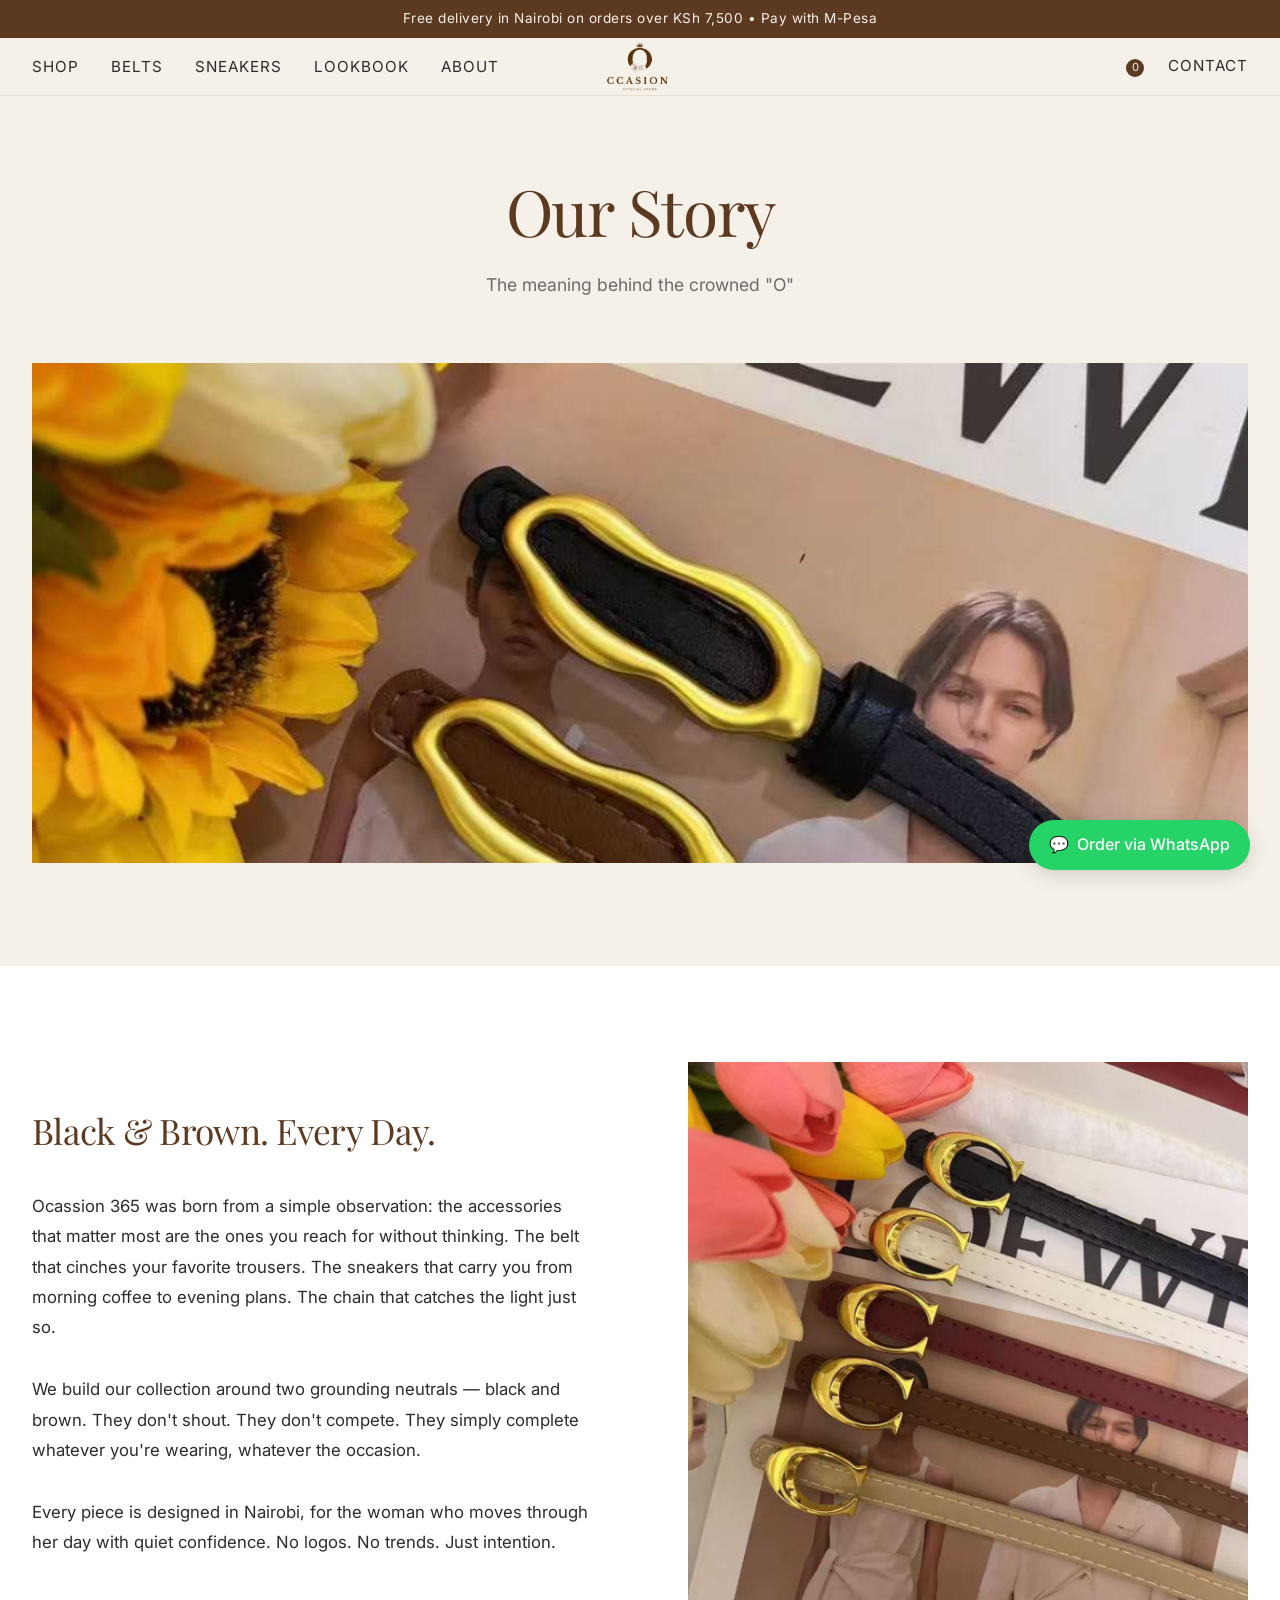
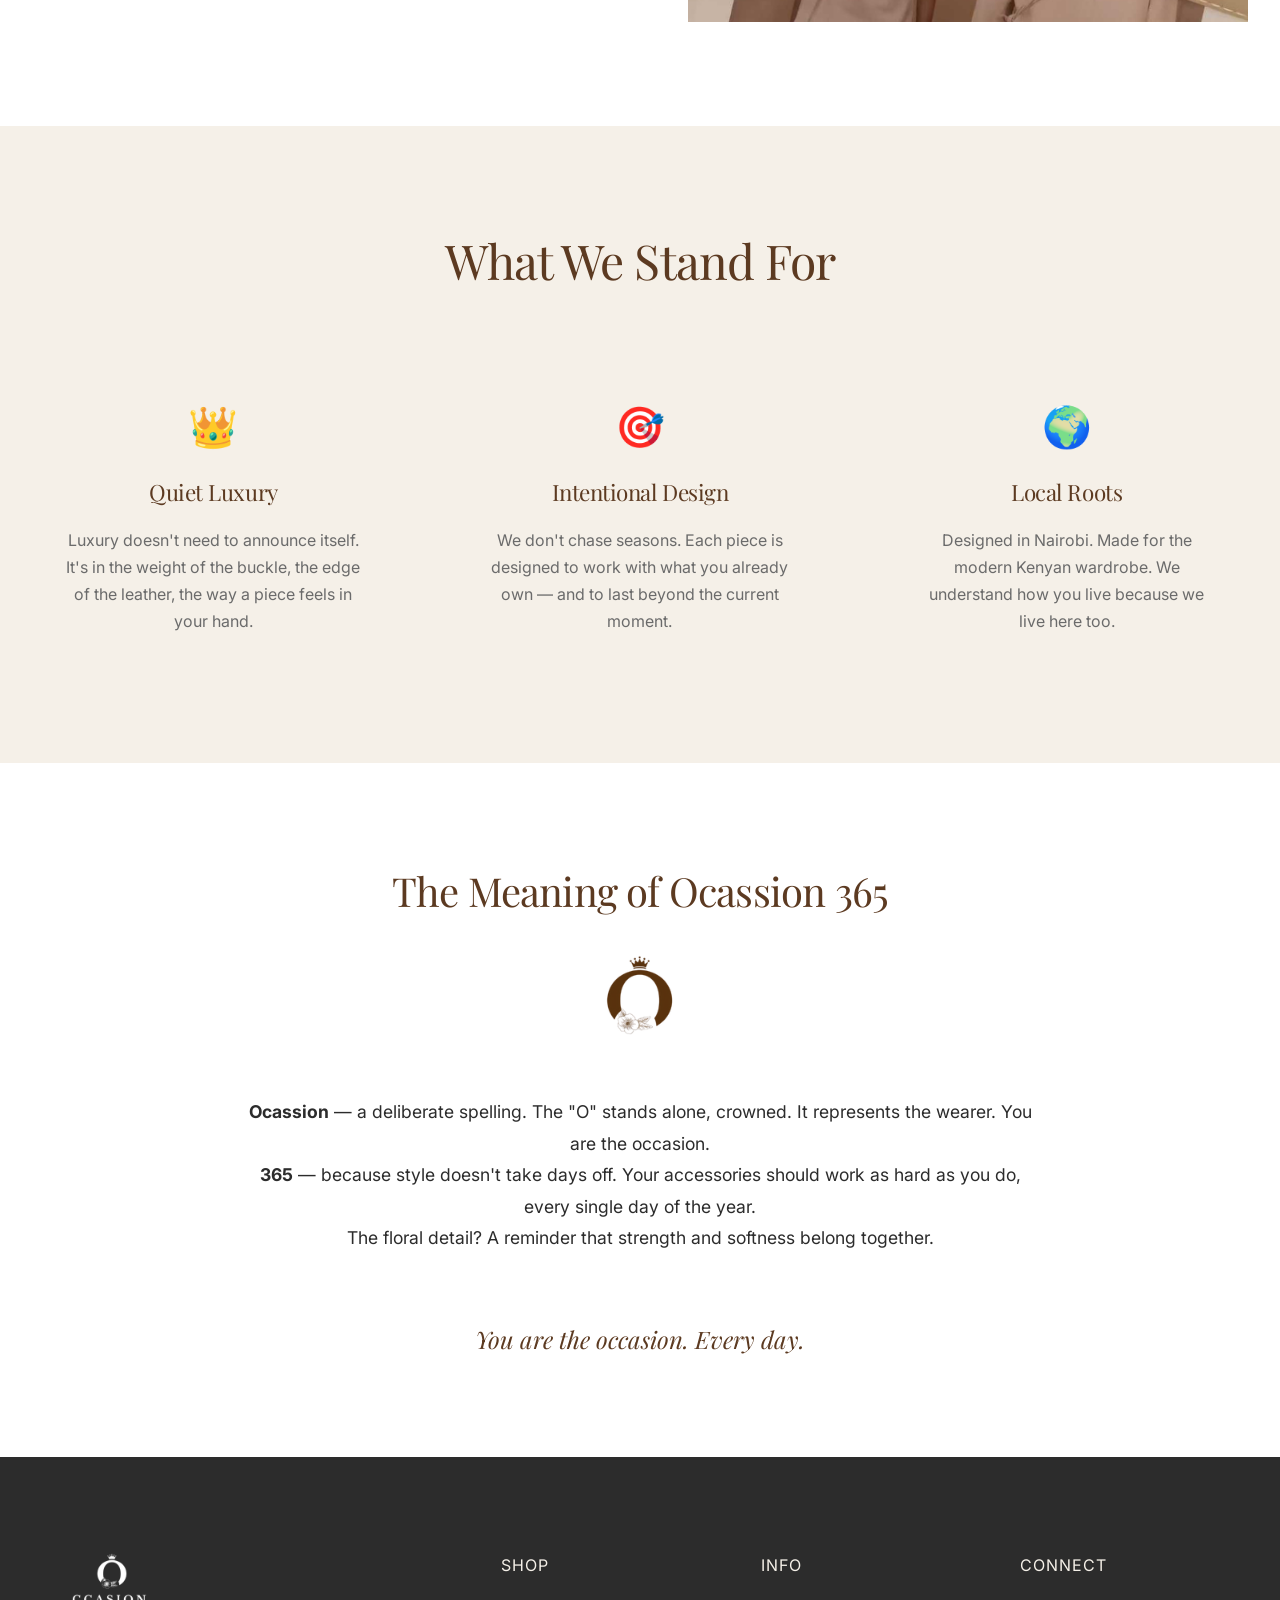
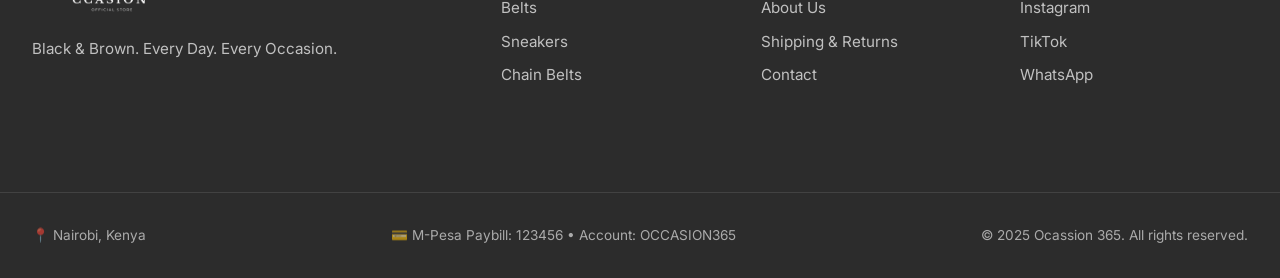
==== about.html @ 7330a033 "Create about.html" ====
<!DOCTYPE html>
<html lang="en">
<head>
    <meta charset="UTF-8">
    <meta name="viewport" content="width=device-width, initial-scale=1.0">
    
    <title>About | Ocassion 365</title>
    <meta name="description" content="The story behind Ocassion 365. Premium accessories for every day.">
    
    <!-- Favicon -->
    <link rel="icon" type="image/x-icon" href="images/logo/favicon.ico">
    
    <!-- Fonts -->
    <link rel="preconnect" href="https://fonts.googleapis.com">
    <link rel="preconnect" href="https://fonts.gstatic.com" crossorigin>
    <link href="https://fonts.googleapis.com/css2?family=Playfair+Display:wght@400;600&family=Inter:wght@300;400;500&display=swap" rel="stylesheet">
    
    <!-- Styles -->
    <link rel="stylesheet" href="css/style.css">
    
    <style>
        .page-header {
            padding: var(--spacing-lg) 0 var(--spacing-md);
            text-align: center;
        }
        
        .page-header h1 {
            font-family: var(--font-serif);
            font-size: clamp(2.5rem, 6vw, 4rem);
            color: var(--brown);
            margin-bottom: var(--spacing-xs);
        }
        
        .page-header p {
            color: var(--text-light);
            font-size: 1.1rem;
            max-width: 600px;
            margin: 0 auto;
        }
        
        /* Hero Image Section */
        .about-hero {
            padding: var(--spacing-md) 0 var(--spacing-xl);
        }
        
        .about-hero-image {
            width: 100%;
            max-height: 500px;
            object-fit: cover;
        }
        
        /* Story Section */
        .story-section {
            padding: var(--spacing-xl) 0;
            background: var(--white);
        }
        
        .story-grid {
            display: grid;
            grid-template-columns: 1fr 1fr;
            gap: var(--spacing-xl);
            align-items: center;
        }
        
        .story-content h2 {
            font-family: var(--font-serif);
            font-size: 2.2rem;
            color: var(--brown);
            margin-bottom: var(--spacing-md);
        }
        
        .story-content p {
            color: var(--text-dark);
            font-size: 1.05rem;
            line-height: 1.8;
            margin-bottom: var(--spacing-md);
        }
        
        .story-image img {
            width: 100%;
            height: 100%;
            object-fit: cover;
            min-height: 400px;
        }
        
        /* Values Section */
        .values-section {
            padding: var(--spacing-xl) 0;
            background: var(--cream);
        }
        
        .values-grid {
            display: grid;
            grid-template-columns: repeat(3, 1fr);
            gap: var(--spacing-lg);
            margin-top: var(--spacing-lg);
        }
        
        .value-card {
            text-align: center;
            padding: var(--spacing-md);
        }
        
        .value-icon {
            font-size: 2.5rem;
            margin-bottom: var(--spacing-sm);
        }
        
        .value-card h3 {
            font-family: var(--font-serif);
            font-size: 1.4rem;
            color: var(--brown);
            margin-bottom: var(--spacing-sm);
        }
        
        .value-card p {
            color: var(--text-light);
            line-height: 1.7;
        }
        
        /* The Name Section */
        .name-section {
            padding: var(--spacing-xl) 0;
            background: var(--white);
        }
        
        .name-content {
            max-width: 800px;
            margin: 0 auto;
            text-align: center;
        }
        
        .name-content h2 {
            font-family: var(--font-serif);
            font-size: 2.5rem;
            color: var(--brown);
            margin-bottom: var(--spacing-md);
        }
        
        .name-content .crowned-o {
            font-size: 4rem;
            margin: var(--spacing-md) 0;
        }
        
        .name-content p {
            font-size: 1.1rem;
            line-height: 1.8;
            color: var(--text-dark);
        }
        
        .name-content .tagline {
            font-family: var(--font-serif);
            font-size: 1.5rem;
            color: var(--brown);
            margin-top: var(--spacing-lg);
            font-style: italic;
        }
        
        /* Responsive */
        @media (max-width: 768px) {
            .story-grid {
                grid-template-columns: 1fr;
                gap: var(--spacing-md);
            }
            
            .values-grid {
                grid-template-columns: 1fr;
            }
            
            .story-content h2 {
                font-size: 1.8rem;
            }
            
            .name-content h2 {
                font-size: 2rem;
            }
        }
    </style>
</head>
<body>
    
    <!-- Announcement Bar -->
    <div class="announcement-bar">
        <p>Free delivery in Nairobi on orders over KSh 7,500 • Pay with M-Pesa</p>
    </div>
    
    <!-- Header -->
    <header class="site-header">
        <div class="header-container">
            
            <button class="mobile-menu-toggle" aria-label="Menu">
                <img src="images/logo/crowned-o-icon.png" alt="Menu" width="32" height="32">
            </button>
            
            <nav class="main-nav">
                <ul>
                    <li><a href="shop.html">Shop</a></li>
                    <li><a href="shop.html#belts">Belts</a></li>
                    <li><a href="shop.html#sneakers">Sneakers</a></li>
                    <li><a href="lookbook.html">Lookbook</a></li>
                    <li><a href="about.html">About</a></li>
                </ul>
            </nav>
            
            <div class="logo-wrapper">
                <a href="index.html" class="logo">
                    <img src="images/logo/ocassion-logo-full.png" alt="Ocassion 365">
                </a>
            </div>
            
            <div class="header-actions">
                <a href="#" class="cart-icon" aria-label="Cart">
                    <span class="cart-count">0</span>
                </a>
                <a href="contact.html" class="contact-link">Contact</a>
            </div>
            
        </div>
    </header>
    
    <!-- Mobile Menu -->
    <div class="mobile-menu">
        <button class="mobile-menu-close" aria-label="Close menu">✕</button>
        <ul>
            <li><a href="shop.html">Shop All</a></li>
            <li><a href="shop.html#belts">Belts</a></li>
            <li><a href="shop.html#sneakers">Sneakers</a></li>
            <li><a href="lookbook.html">Lookbook</a></li>
            <li><a href="about.html">About</a></li>
            <li><a href="contact.html">Contact</a></li>
        </ul>
    </div>
    
    <main>
        
        <!-- Page Header -->
        <section class="page-header">
            <div class="container">
                <h1>Our Story</h1>
                <p>The meaning behind the crowned "O"</p>
            </div>
        </section>
        
        <!-- Hero Image -->
        <section class="about-hero">
            <div class="container">
                <img src="images/lookbook/lookbook-magazine.jpg" alt="Ocassion 365 Editorial" class="about-hero-image">
            </div>
        </section>
        
        <!-- Story Section -->
        <section class="story-section">
            <div class="container">
                <div class="story-grid">
                    <div class="story-content">
                        <h2>Black & Brown. Every Day.</h2>
                        <p>Ocassion 365 was born from a simple observation: the accessories that matter most are the ones you reach for without thinking. The belt that cinches your favorite trousers. The sneakers that carry you from morning coffee to evening plans. The chain that catches the light just so.</p>
                        <p>We build our collection around two grounding neutrals — black and brown. They don't shout. They don't compete. They simply complete whatever you're wearing, whatever the occasion.</p>
                        <p>Every piece is designed in Nairobi, for the woman who moves through her day with quiet confidence. No logos. No trends. Just intention.</p>
                    </div>
                    <div class="story-image">
                        <img src="images/lookbook/lookbook-thin-belts.jpg" alt="Ocassion 365 Thin Belts">
                    </div>
                </div>
            </div>
        </section>
        
        <!-- Values Section -->
        <section class="values-section">
            <div class="container">
                <h2 class="section-title" style="text-align: center;">What We Stand For</h2>
                <div class="values-grid">
                    <div class="value-card">
                        <div class="value-icon">👑</div>
                        <h3>Quiet Luxury</h3>
                        <p>Luxury doesn't need to announce itself. It's in the weight of the buckle, the edge of the leather, the way a piece feels in your hand.</p>
                    </div>
                    <div class="value-card">
                        <div class="value-icon">🎯</div>
                        <h3>Intentional Design</h3>
                        <p>We don't chase seasons. Each piece is designed to work with what you already own — and to last beyond the current moment.</p>
                    </div>
                    <div class="value-card">
                        <div class="value-icon">🌍</div>
                        <h3>Local Roots</h3>
                        <p>Designed in Nairobi. Made for the modern Kenyan wardrobe. We understand how you live because we live here too.</p>
                    </div>
                </div>
            </div>
        </section>
        
        <!-- The Name Section -->
        <section class="name-section">
            <div class="container">
                <div class="name-content">
                    <h2>The Meaning of Ocassion 365</h2>
                    <div class="crowned-o">
                        <img src="images/logo/crowned-o-icon.png" alt="Crowned O" style="height: 80px;">
                    </div>
                    <p><strong>Ocassion</strong> — a deliberate spelling. The "O" stands alone, crowned. It represents the wearer. You are the occasion.</p>
                    <p><strong>365</strong> — because style doesn't take days off. Your accessories should work as hard as you do, every single day of the year.</p>
                    <p>The floral detail? A reminder that strength and softness belong together.</p>
                    <p class="tagline">You are the occasion. Every day.</p>
                </div>
            </div>
        </section>
        
    </main>
    
    <!-- Footer -->
    <footer class="site-footer">
        <div class="container footer-container">
            
            <div class="footer-logo">
                <img src="images/logo/ocassion-logo-full.png" alt="Ocassion 365">
                <p class="footer-tagline">Black & Brown. Every Day. Every Occasion.</p>
            </div>
            
            <div class="footer-links">
                <div class="footer-column">
                    <h4>Shop</h4>
                    <ul>
                        <li><a href="shop.html#belts">Belts</a></li>
                        <li><a href="shop.html#sneakers">Sneakers</a></li>
                        <li><a href="shop.html#chain">Chain Belts</a></li>
                    </ul>
                </div>
                <div class="footer-column">
                    <h4>Info</h4>
                    <ul>
                        <li><a href="about.html">About Us</a></li>
                        <li><a href="shipping.html">Shipping & Returns</a></li>
                        <li><a href="contact.html">Contact</a></li>
                    </ul>
                </div>
                <div class="footer-column">
                    <h4>Connect</h4>
                    <ul>
                        <li><a href="#">Instagram</a></li>
                        <li><a href="#">TikTok</a></li>
                        <li><a href="#">WhatsApp</a></li>
                    </ul>
                </div>
            </div>
            
        </div>
        
        <div class="footer-bottom">
            <div class="container footer-bottom-content">
                <p>📍 Nairobi, Kenya</p>
                <p>💳 M-Pesa Paybill: 123456 • Account: OCCASION365</p>
                <p>© 2025 Ocassion 365. All rights reserved.</p>
            </div>
        </div>
    </footer>
    
    <!-- WhatsApp Float -->
    <a href="https://wa.me/254XXXXXXXXX" class="whatsapp-float" target="_blank" rel="noopener">
        <span>💬</span>
        <span>Order via WhatsApp</span>
    </a>
    
    <!-- JavaScript -->
    <script src="js/main.js"></script>
</body>
</html>
---- css/style.css ----
/* ============================================
   OCCASION 365 - MAIN STYLESHEET
   Palette: #F5F0E8 (Cream), #5C3A21 (Brown), #2C2C2C (Text)
   ============================================ */

/* ----- CSS Reset & Variables ----- */
:root {
    --cream: #F5F0E8;
    --brown: #5C3A21;
    --brown-light: #8B6914;
    --text-dark: #2C2C2C;
    --text-light: #6B6B6B;
    --accent-floral: #D4C5B0;
    --white: #FFFFFF;
    
    --font-serif: 'Playfair Display', Georgia, serif;
    --font-sans: 'Inter', -apple-system, BlinkMacSystemFont, sans-serif;
    
    --spacing-xs: 0.5rem;
    --spacing-sm: 1rem;
    --spacing-md: 2rem;
    --spacing-lg: 4rem;
    --spacing-xl: 6rem;
    
    --container-max: 1280px;
    --border-radius: 4px;
    --transition: all 0.3s ease;
}

* {
    margin: 0;
    padding: 0;
    box-sizing: border-box;
}

body {
    font-family: var(--font-sans);
    color: var(--text-dark);
    background-color: var(--cream);
    line-height: 1.6;
    -webkit-font-smoothing: antialiased;
}

/* ----- Typography ----- */
h1, h2, h3, h4, .hero-title, .section-title {
    font-family: var(--font-serif);
    font-weight: 400;
    letter-spacing: -0.02em;
}

h2, .section-title {
    font-size: clamp(2rem, 5vw, 3rem);
    margin-bottom: var(--spacing-md);
    color: var(--brown);
}

a {
    text-decoration: none;
    color: inherit;
    transition: var(--transition);
}

/* ----- Container ----- */
.container {
    max-width: var(--container-max);
    margin: 0 auto;
    padding: 0 var(--spacing-md);
}

/* ----- Announcement Bar ----- */
.announcement-bar {
    background: var(--brown);
    color: var(--cream);
    text-align: center;
    padding: var(--spacing-xs) 0;
    font-size: 0.85rem;
    letter-spacing: 0.5px;
}

/* ----- Header ----- */
.site-header {
    padding: var(--spacing-sm) 0;
    border-bottom: 1px solid rgba(92, 58, 33, 0.1);
    position: sticky;
    top: 0;
    background: var(--cream);
    z-index: 100;
}

.header-container {
    max-width: var(--container-max);
    margin: 0 auto;
    padding: 0 var(--spacing-md);
    display: flex;
    align-items: center;
    justify-content: space-between;
}

.main-nav ul {
    display: flex;
    gap: var(--spacing-md);
    list-style: none;
}

.main-nav a {
    font-size: 0.95rem;
    text-transform: uppercase;
    letter-spacing: 1px;
    color: var(--text-dark);
}

.main-nav a:hover {
    color: var(--brown);
}

.logo-wrapper {
    position: absolute;
    left: 50%;
    transform: translateX(-50%);
}

.logo img {
    height: 50px;
    width: auto;
    display: block;
}

.header-actions {
    display: flex;
    align-items: center;
    gap: var(--spacing-md);
}

.cart-icon {
    position: relative;
    display: flex;
    align-items: center;
}

.cart-count {
    position: absolute;
    top: -8px;
    right: -8px;
    background: var(--brown);
    color: var(--cream);
    font-size: 0.7rem;
    width: 18px;
    height: 18px;
    border-radius: 50%;
    display: flex;
    align-items: center;
    justify-content: center;
}

.contact-link {
    font-size: 0.95rem;
    text-transform: uppercase;
    letter-spacing: 1px;
}

.mobile-menu-toggle {
    display: none;
    background: none;
    border: none;
    cursor: pointer;
}

.mobile-menu-toggle img {
    width: 32px;
    height: 32px;
}

/* ----- Mobile Menu ----- */
.mobile-menu {
    display: none;
    position: fixed;
    top: 0;
    left: 0;
    width: 100%;
    height: 100vh;
    background: var(--cream);
    z-index: 200;
    padding: var(--spacing-xl) var(--spacing-md);
}

.mobile-menu.active {
    display: block;
}

.mobile-menu-close {
    position: absolute;
    top: var(--spacing-md);
    right: var(--spacing-md);
    background: none;
    border: none;
    font-size: 1.5rem;
    cursor: pointer;
    color: var(--brown);
}

.mobile-menu ul {
    list-style: none;
    margin-top: var(--spacing-xl);
}

.mobile-menu li {
    margin-bottom: var(--spacing-md);
}

.mobile-menu a {
    font-family: var(--font-serif);
    font-size: 2rem;
    color: var(--brown);
}

/* ----- Buttons ----- */
.btn {
    display: inline-block;
    padding: 14px 32px;
    font-family: var(--font-sans);
    font-size: 0.9rem;
    text-transform: uppercase;
    letter-spacing: 2px;
    border: 1px solid transparent;
    cursor: pointer;
    transition: var(--transition);
}

.btn-primary {
    background: var(--brown);
    color: var(--cream);
    border-color: var(--brown);
}

.btn-primary:hover {
    background: transparent;
    color: var(--brown);
}

.btn-secondary {
    background: transparent;
    color: var(--brown);
    border-color: var(--brown);
}

.btn-secondary:hover {
    background: var(--brown);
    color: var(--cream);
}

/* ----- Hero Section ----- */
.hero {
    position: relative;
    height: 85vh;
    min-height: 600px;
    overflow: hidden;
    background-color: var(--cream);
}

.hero-slider {
    position: relative;
    width: 100%;
    height: 100%;
}

.hero-slide {
    position: absolute;
    top: 0;
    left: 0;
    width: 100%;
    height: 100%;
    opacity: 0;
    transition: opacity 0.8s ease;
}

.hero-slide.active {
    opacity: 1;
}

.hero-slide img {
    width: 100%;
    height: 100%;
    object-fit: cover;
}

.hero-content {
    position: absolute;
    max-width: 500px;
    color: var(--text-dark);
}

.hero-slide[data-slide="1"] .hero-content {
    bottom: 15%;
    left: 8%;
    text-align: left;
}

.hero-slide[data-slide="2"] .hero-content {
    top: 50%;
    left: 8%;
    transform: translateY(-50%);
    text-align: left;
}

.hero-title {
    font-family: var(--font-serif);
    font-size: clamp(2.5rem, 8vw, 5rem);
    line-height: 1.1;
    color: var(--brown);
    margin-bottom: var(--spacing-sm);
    text-shadow: 0 2px 10px rgba(245, 240, 232, 0.5);
}

.hero-subtitle {
    font-size: 1.25rem;
    margin-bottom: var(--spacing-md);
    opacity: 0.9;
    font-family: var(--font-sans);
}

.hero-dots {
    position: absolute;
    bottom: 30px;
    left: 50%;
    transform: translateX(-50%);
    display: flex;
    gap: 12px;
    z-index: 10;
}

.hero-dots .dot {
    width: 8px;
    height: 8px;
    border-radius: 50%;
    background: rgba(92, 58, 33, 0.3);
    cursor: pointer;
    transition: all 0.3s ease;
}

.hero-dots .dot.active {
    width: 24px;
    border-radius: 4px;
    background: var(--brown);
}

/* ----- Category Grid ----- */
.featured-categories {
    padding: var(--spacing-xl) 0;
}

.category-grid {
    display: grid;
    grid-template-columns: repeat(4, 1fr);
    gap: var(--spacing-md);
    margin: var(--spacing-lg) 0;
}

.category-card {
    text-align: center;
}

.category-image-wrapper {
    aspect-ratio: 4 / 5;
    overflow: hidden;
    margin-bottom: var(--spacing-sm);
}

.category-card img {
    width: 100%;
    height: 100%;
    object-fit: cover;
    transition: transform 0.5s ease;
}

.category-card:hover img {
    transform: scale(1.03);
}

.category-card h3 {
    font-size: 1.25rem;
    margin-bottom: var(--spacing-xs);
}

.category-link {
    font-size: 0.85rem;
    text-transform: uppercase;
    letter-spacing: 1px;
    color: var(--brown);
    border-bottom: 1px solid transparent;
}

.category-card:hover .category-link {
    border-bottom-color: var(--brown);
}

/* ----- Chain Collection (Horizontal Scroll) ----- */
.chain-collection {
    padding: var(--spacing-xl) 0;
    background: var(--white);
}

.chain-header {
    display: flex;
    align-items: baseline;
    justify-content: space-between;
    margin-bottom: var(--spacing-md);
}

.horizontal-scroll {
    display: flex;
    gap: var(--spacing-md);
    overflow-x: auto;
    scroll-snap-type: x mandatory;
    scroll-behavior: smooth;
    padding: var(--spacing-sm) 0 var(--spacing-md);
    cursor: grab;
    -webkit-overflow-scrolling: touch;
}

.horizontal-scroll::-webkit-scrollbar {
    height: 4px;
}

.horizontal-scroll::-webkit-scrollbar-track {
    background: var(--accent-floral);
    border-radius: 4px;
}

.horizontal-scroll::-webkit-scrollbar-thumb {
    background: var(--brown);
    border-radius: 4px;
}

.scroll-item {
    flex: 0 0 360px;
    scroll-snap-align: start;
    position: relative;
}

.scroll-item img {
    width: 100%;
    aspect-ratio: 3 / 2;
    object-fit: cover;
}

.scroll-caption {
    margin-top: var(--spacing-xs);
    font-family: var(--font-serif);
    color: var(--brown);
    font-size: 1rem;
}

.scroll-caption small {
    font-family: var(--font-sans);
    color: var(--text-light);
    font-size: 0.85rem;
    margin-left: 8px;
}

.scroll-nav {
    display: flex;
    gap: var(--spacing-xs);
}

.scroll-btn {
    width: 40px;
    height: 40px;
    border: 1px solid var(--brown);
    background: transparent;
    color: var(--brown);
    cursor: pointer;
    display: flex;
    align-items: center;
    justify-content: center;
    transition: var(--transition);
    font-size: 1.2rem;
}

.scroll-btn:hover {
    background: var(--brown);
    color: var(--cream);
}

/* ----- The Occasion Edit ----- */
.occasion-edit {
    padding: var(--spacing-xl) 0;
    background: var(--cream);
}

.edit-header {
    display: flex;
    align-items: baseline;
    justify-content: space-between;
    margin-bottom: var(--spacing-md);
}

.view-all {
    font-size: 0.9rem;
    text-transform: uppercase;
    letter-spacing: 1px;
    color: var(--brown);
}

.edit-grid {
    display: grid;
    grid-template-columns: 1.5fr 1fr;
    gap: var(--spacing-md);
}

.edit-item.large {
    grid-row: span 2;
}

.edit-item img {
    width: 100%;
    height: 100%;
    object-fit: cover;
}

.edit-caption {
    margin-top: var(--spacing-xs);
    font-size: 0.95rem;
    color: var(--text-light);
}

/* ----- Newsletter ----- */
.newsletter {
    padding: var(--spacing-xl) 0;
}

.newsletter-wrapper {
    background: var(--brown);
    padding: var(--spacing-lg);
    text-align: center;
    color: var(--cream);
}

.newsletter-wrapper h2 {
    color: var(--cream);
    margin-bottom: var(--spacing-xs);
}

.newsletter-form {
    display: flex;
    max-width: 500px;
    margin: var(--spacing-md) auto 0;
    gap: var(--spacing-xs);
}

.newsletter-form input {
    flex: 1;
    padding: 14px 16px;
    border: none;
    background: rgba(255, 255, 255, 0.9);
    font-family: var(--font-sans);
}

.newsletter-form .btn-secondary {
    color: var(--cream);
    border-color: var(--cream);
}

.newsletter-form .btn-secondary:hover {
    background: var(--cream);
    color: var(--brown);
}

/* ----- Footer ----- */
.site-footer {
    background: var(--text-dark);
    color: var(--cream);
    padding: var(--spacing-xl) 0 0;
}

.footer-container {
    display: grid;
    grid-template-columns: 1fr 2fr;
    gap: var(--spacing-xl);
    margin-bottom: var(--spacing-xl);
}

.footer-logo img {
    height: 60px;
    width: auto;
    filter: brightness(0) invert(1);
    margin-bottom: var(--spacing-sm);
}

.footer-tagline {
    color: rgba(255, 255, 255, 0.7);
    font-size: 0.95rem;
}

.footer-links {
    display: grid;
    grid-template-columns: repeat(3, 1fr);
    gap: var(--spacing-md);
}

.footer-column h4 {
    color: var(--cream);
    font-family: var(--font-sans);
    font-size: 1rem;
    text-transform: uppercase;
    letter-spacing: 1px;
    margin-bottom: var(--spacing-sm);
}

.footer-column ul {
    list-style: none;
}

.footer-column li {
    margin-bottom: var(--spacing-xs);
}

.footer-column a {
    color: rgba(255, 255, 255, 0.7);
    font-size: 0.95rem;
}

.footer-column a:hover {
    color: var(--cream);
}

.footer-bottom {
    border-top: 1px solid rgba(255, 255, 255, 0.1);
    padding: var(--spacing-md) 0;
}

.footer-bottom-content {
    display: flex;
    flex-wrap: wrap;
    justify-content: space-between;
    color: rgba(255, 255, 255, 0.6);
    font-size: 0.85rem;
}

/* ----- WhatsApp Float ----- */
.whatsapp-float {
    position: fixed;
    bottom: 30px;
    right: 30px;
    background: #25D366;
    color: white;
    padding: 12px 20px;
    border-radius: 50px;
    display: flex;
    align-items: center;
    gap: 8px;
    box-shadow: 0 4px 20px rgba(0, 0, 0, 0.15);
    z-index: 99;
    font-weight: 500;
}

/* ----- Responsive ----- */
@media (max-width: 1024px) {
    .category-grid {
        grid-template-columns: repeat(2, 1fr);
    }
    
    .footer-container {
        grid-template-columns: 1fr;
        gap: var(--spacing-md);
    }
}

@media (max-width: 768px) {
    .main-nav {
        display: none;
    }
    
    .mobile-menu-toggle {
        display: block;
    }
    
    .logo-wrapper {
        position: static;
        transform: none;
    }
    
    .hero-content {
        max-width: 90%;
    }
    
    .hero-slide[data-slide="2"] .hero-content {
        top: auto;
        bottom: 15%;
        left: 5%;
        transform: none;
        background: rgba(245, 240, 232, 0.7);
        padding: var(--spacing-sm);
        border-radius: var(--border-radius);
        backdrop-filter: blur(4px);
    }
    
    .hero-title {
        font-size: 2.5rem;
        text-shadow: none;
    }
    
    .hero-subtitle {
        font-size: 1rem;
    }
    
    .edit-grid {
        grid-template-columns: 1fr;
    }
    
    .footer-links {
        grid-template-columns: 1fr;
        text-align: center;
    }
    
    .footer-bottom-content {
        flex-direction: column;
        text-align: center;
        gap: var(--spacing-xs);
    }
    
    .whatsapp-float span:last-child {
        display: none;
    }
    
    .whatsapp-float {
        padding: 15px;
        border-radius: 50%;
    }
}

@media (max-width: 480px) {
    .category-grid {
        grid-template-columns: 1fr;
    }
    
    .newsletter-form {
        flex-direction: column;
    }
    
    .scroll-item {
        flex: 0 0 280px;
    }
}
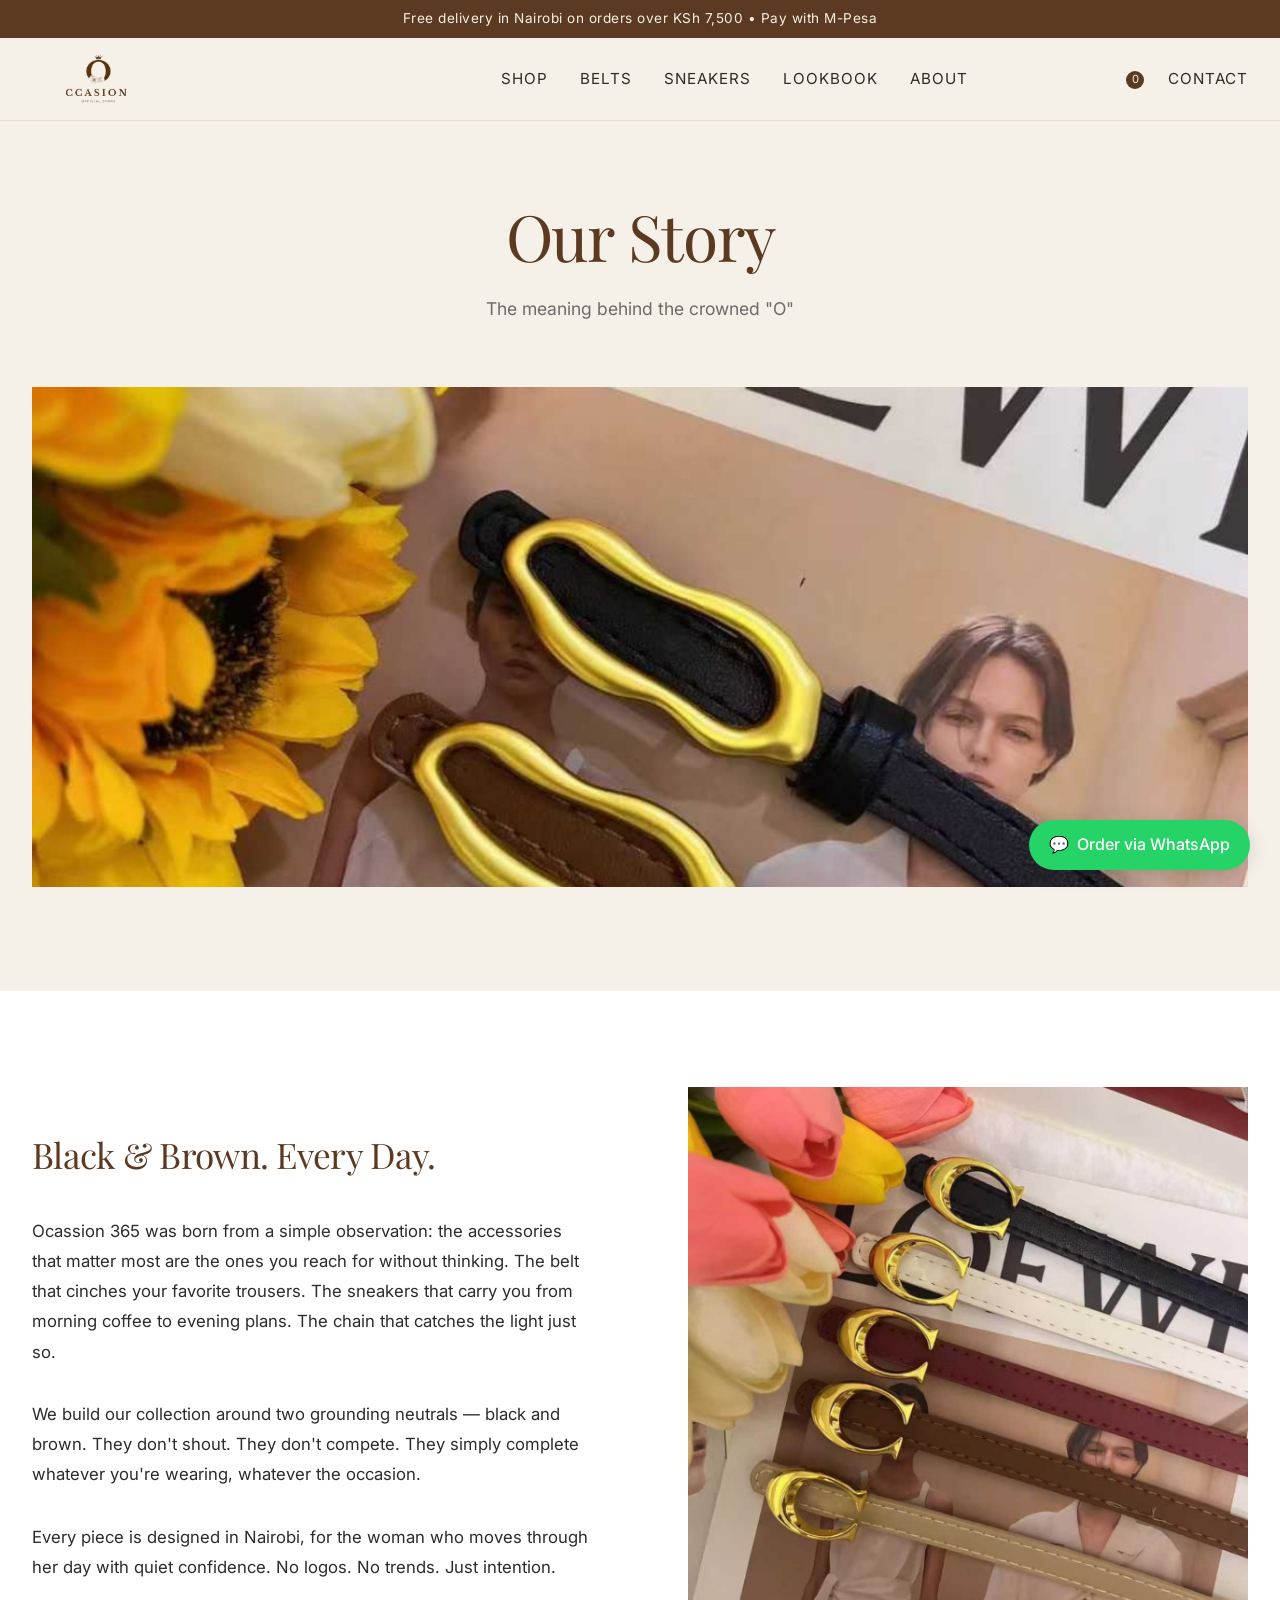
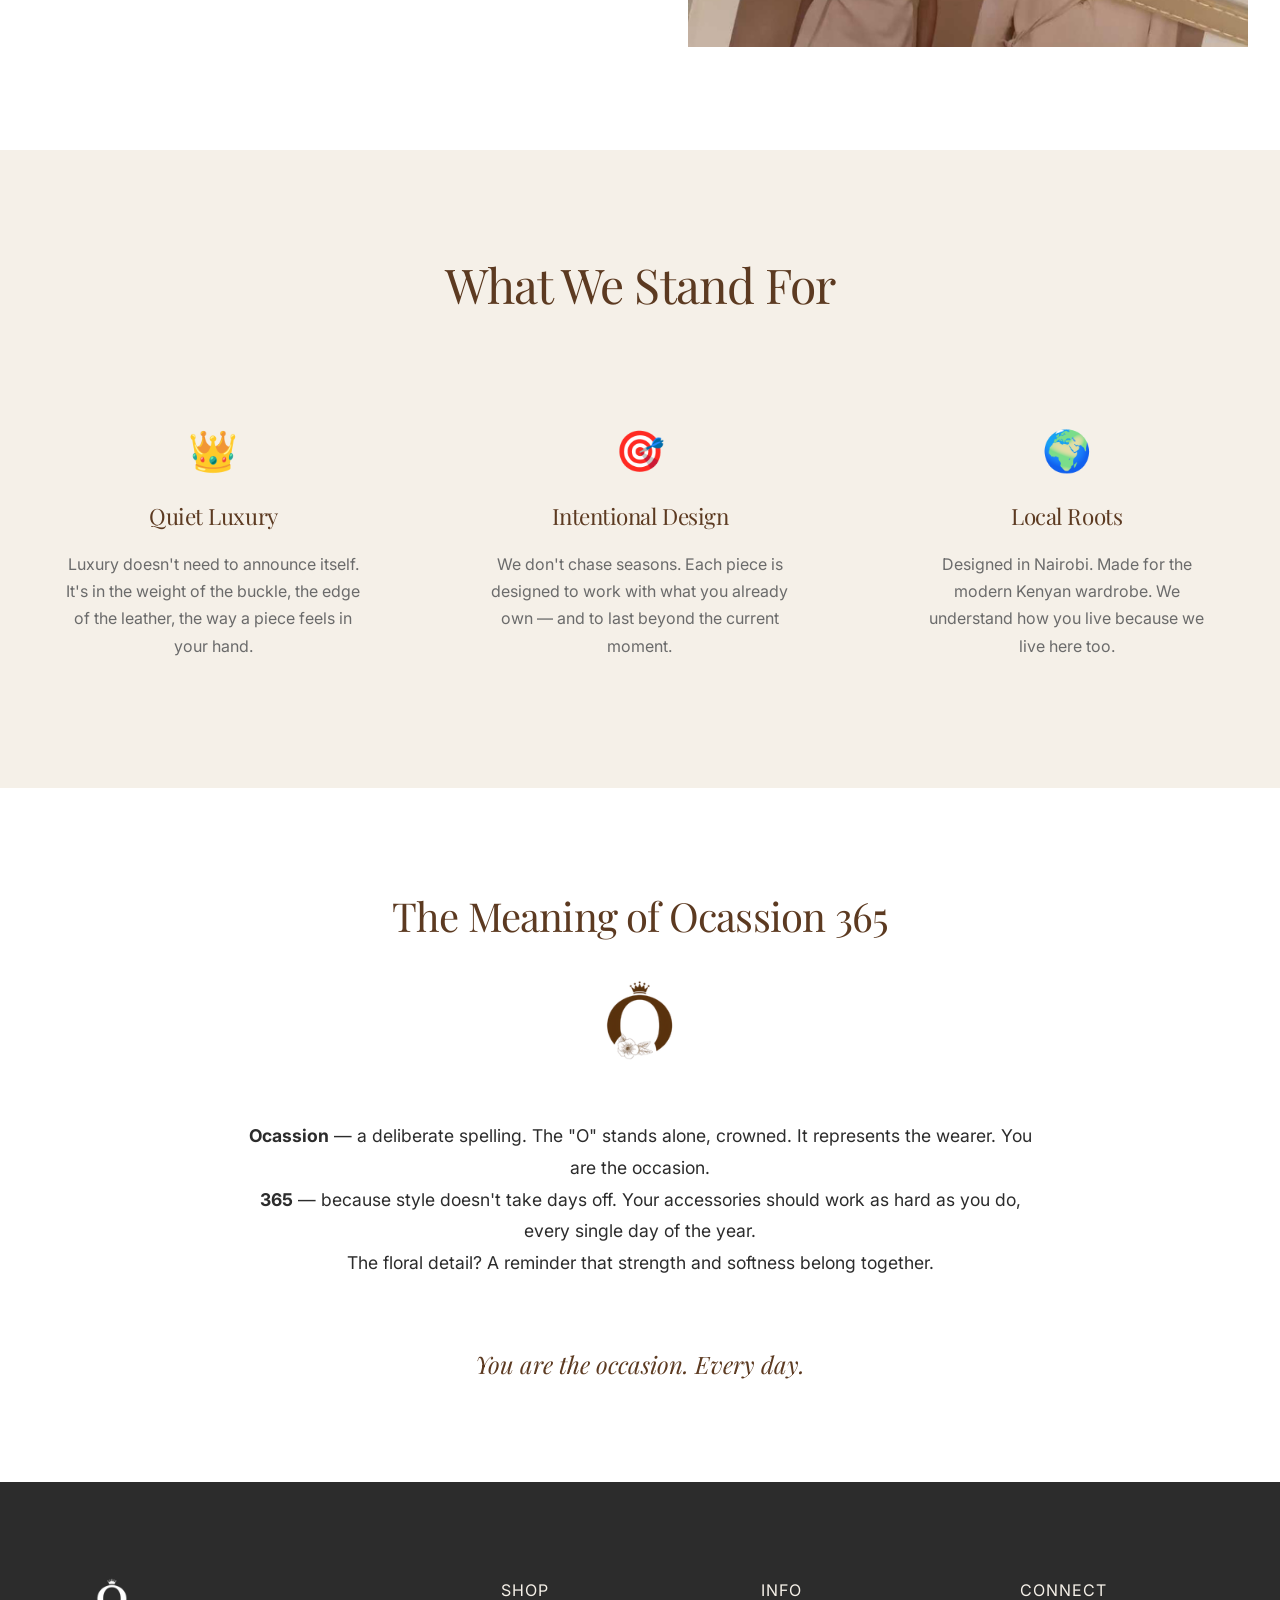
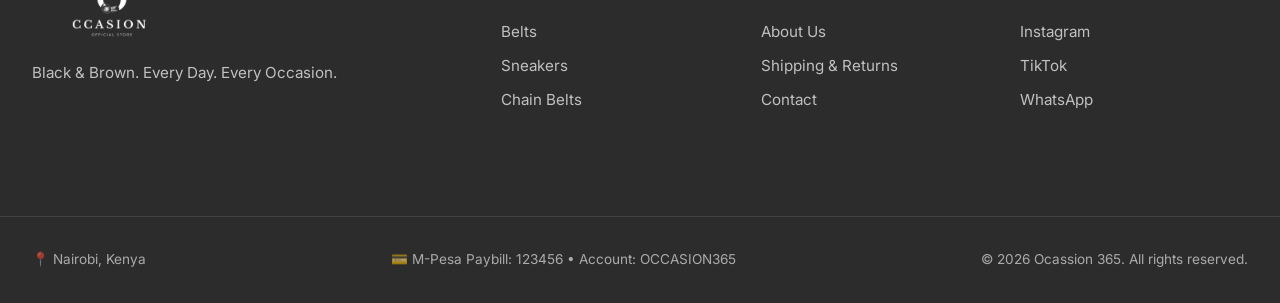
==== commit 1a8c786b: "Update about.html" ====
--- a/about.html
+++ b/about.html
@@ -7,15 +7,12 @@
     <title>About | Ocassion 365</title>
     <meta name="description" content="The story behind Ocassion 365. Premium accessories for every day.">
     
-    <!-- Favicon -->
     <link rel="icon" type="image/x-icon" href="images/logo/favicon.ico">
     
-    <!-- Fonts -->
     <link rel="preconnect" href="https://fonts.googleapis.com">
     <link rel="preconnect" href="https://fonts.gstatic.com" crossorigin>
     <link href="https://fonts.googleapis.com/css2?family=Playfair+Display:wght@400;600&family=Inter:wght@300;400;500&display=swap" rel="stylesheet">
     
-    <!-- Styles -->
     <link rel="stylesheet" href="css/style.css">
     
     <style>
@@ -38,7 +35,6 @@
             margin: 0 auto;
         }
         
-        /* Hero Image Section */
         .about-hero {
             padding: var(--spacing-md) 0 var(--spacing-xl);
         }
@@ -49,7 +45,6 @@
             object-fit: cover;
         }
         
-        /* Story Section */
         .story-section {
             padding: var(--spacing-xl) 0;
             background: var(--white);
@@ -83,7 +78,6 @@
             min-height: 400px;
         }
         
-        /* Values Section */
         .values-section {
             padding: var(--spacing-xl) 0;
             background: var(--cream);
@@ -118,7 +112,6 @@
             line-height: 1.7;
         }
         
-        /* The Name Section */
         .name-section {
             padding: var(--spacing-xl) 0;
             background: var(--white);
@@ -156,7 +149,6 @@
             font-style: italic;
         }
         
-        /* Responsive */
         @media (max-width: 768px) {
             .story-grid {
                 grid-template-columns: 1fr;
@@ -179,18 +171,22 @@
 </head>
 <body>
     
-    <!-- Announcement Bar -->
     <div class="announcement-bar">
         <p>Free delivery in Nairobi on orders over KSh 7,500 • Pay with M-Pesa</p>
     </div>
     
-    <!-- Header -->
     <header class="site-header">
         <div class="header-container">
             
             <button class="mobile-menu-toggle" aria-label="Menu">
                 <img src="images/logo/crowned-o-icon.png" alt="Menu" width="32" height="32">
             </button>
+            
+            <div class="logo-wrapper">
+                <a href="index.html" class="logo">
+                    <img src="images/logo/ocassion-logo-full.png" alt="Ocassion 365">
+                </a>
+            </div>
             
             <nav class="main-nav">
                 <ul>
@@ -202,12 +198,6 @@
                 </ul>
             </nav>
             
-            <div class="logo-wrapper">
-                <a href="index.html" class="logo">
-                    <img src="images/logo/ocassion-logo-full.png" alt="Ocassion 365">
-                </a>
-            </div>
-            
             <div class="header-actions">
                 <a href="#" class="cart-icon" aria-label="Cart">
                     <span class="cart-count">0</span>
@@ -218,7 +208,6 @@
         </div>
     </header>
     
-    <!-- Mobile Menu -->
     <div class="mobile-menu">
         <button class="mobile-menu-close" aria-label="Close menu">✕</button>
         <ul>
@@ -233,7 +222,6 @@
     
     <main>
         
-        <!-- Page Header -->
         <section class="page-header">
             <div class="container">
                 <h1>Our Story</h1>
@@ -241,14 +229,12 @@
             </div>
         </section>
         
-        <!-- Hero Image -->
         <section class="about-hero">
             <div class="container">
                 <img src="images/lookbook/lookbook-magazine.jpg" alt="Ocassion 365 Editorial" class="about-hero-image">
             </div>
         </section>
         
-        <!-- Story Section -->
         <section class="story-section">
             <div class="container">
                 <div class="story-grid">
@@ -265,7 +251,6 @@
             </div>
         </section>
         
-        <!-- Values Section -->
         <section class="values-section">
             <div class="container">
                 <h2 class="section-title" style="text-align: center;">What We Stand For</h2>
@@ -289,7 +274,6 @@
             </div>
         </section>
         
-        <!-- The Name Section -->
         <section class="name-section">
             <div class="container">
                 <div class="name-content">
@@ -307,7 +291,6 @@
         
     </main>
     
-    <!-- Footer -->
     <footer class="site-footer">
         <div class="container footer-container">
             
@@ -349,18 +332,16 @@
             <div class="container footer-bottom-content">
                 <p>📍 Nairobi, Kenya</p>
                 <p>💳 M-Pesa Paybill: 123456 • Account: OCCASION365</p>
-                <p>© 2025 Ocassion 365. All rights reserved.</p>
+                <p>© 2026 Ocassion 365. All rights reserved.</p>
             </div>
         </div>
     </footer>
     
-    <!-- WhatsApp Float -->
     <a href="https://wa.me/254XXXXXXXXX" class="whatsapp-float" target="_blank" rel="noopener">
         <span>💬</span>
         <span>Order via WhatsApp</span>
     </a>
     
-    <!-- JavaScript -->
     <script src="js/main.js"></script>
 </body>
 </html>
--- a/css/style.css
+++ b/css/style.css
@@ -96,6 +96,24 @@
     justify-content: space-between;
 }
 
+/* Logo on the left */
+.logo-wrapper {
+    position: static;
+    transform: none;
+    margin-right: auto;
+}
+
+.logo img {
+    height: 50px;
+    width: auto;
+    display: block;
+}
+
+/* Navigation in the center */
+.main-nav {
+    margin: 0 auto;
+}
+
 .main-nav ul {
     display: flex;
     gap: var(--spacing-md);
@@ -111,18 +129,6 @@
 
 .main-nav a:hover {
     color: var(--brown);
-}
-
-.logo-wrapper {
-    position: absolute;
-    left: 50%;
-    transform: translateX(-50%);
-}
-
-.logo img {
-    height: 50px;
-    width: auto;
-    display: block;
 }
 
 .header-actions {
@@ -677,6 +683,11 @@
     .logo-wrapper {
         position: static;
         transform: none;
+        margin-right: 0;
+    }
+    
+    .header-container {
+        justify-content: space-between;
     }
     
     .hero-content {
